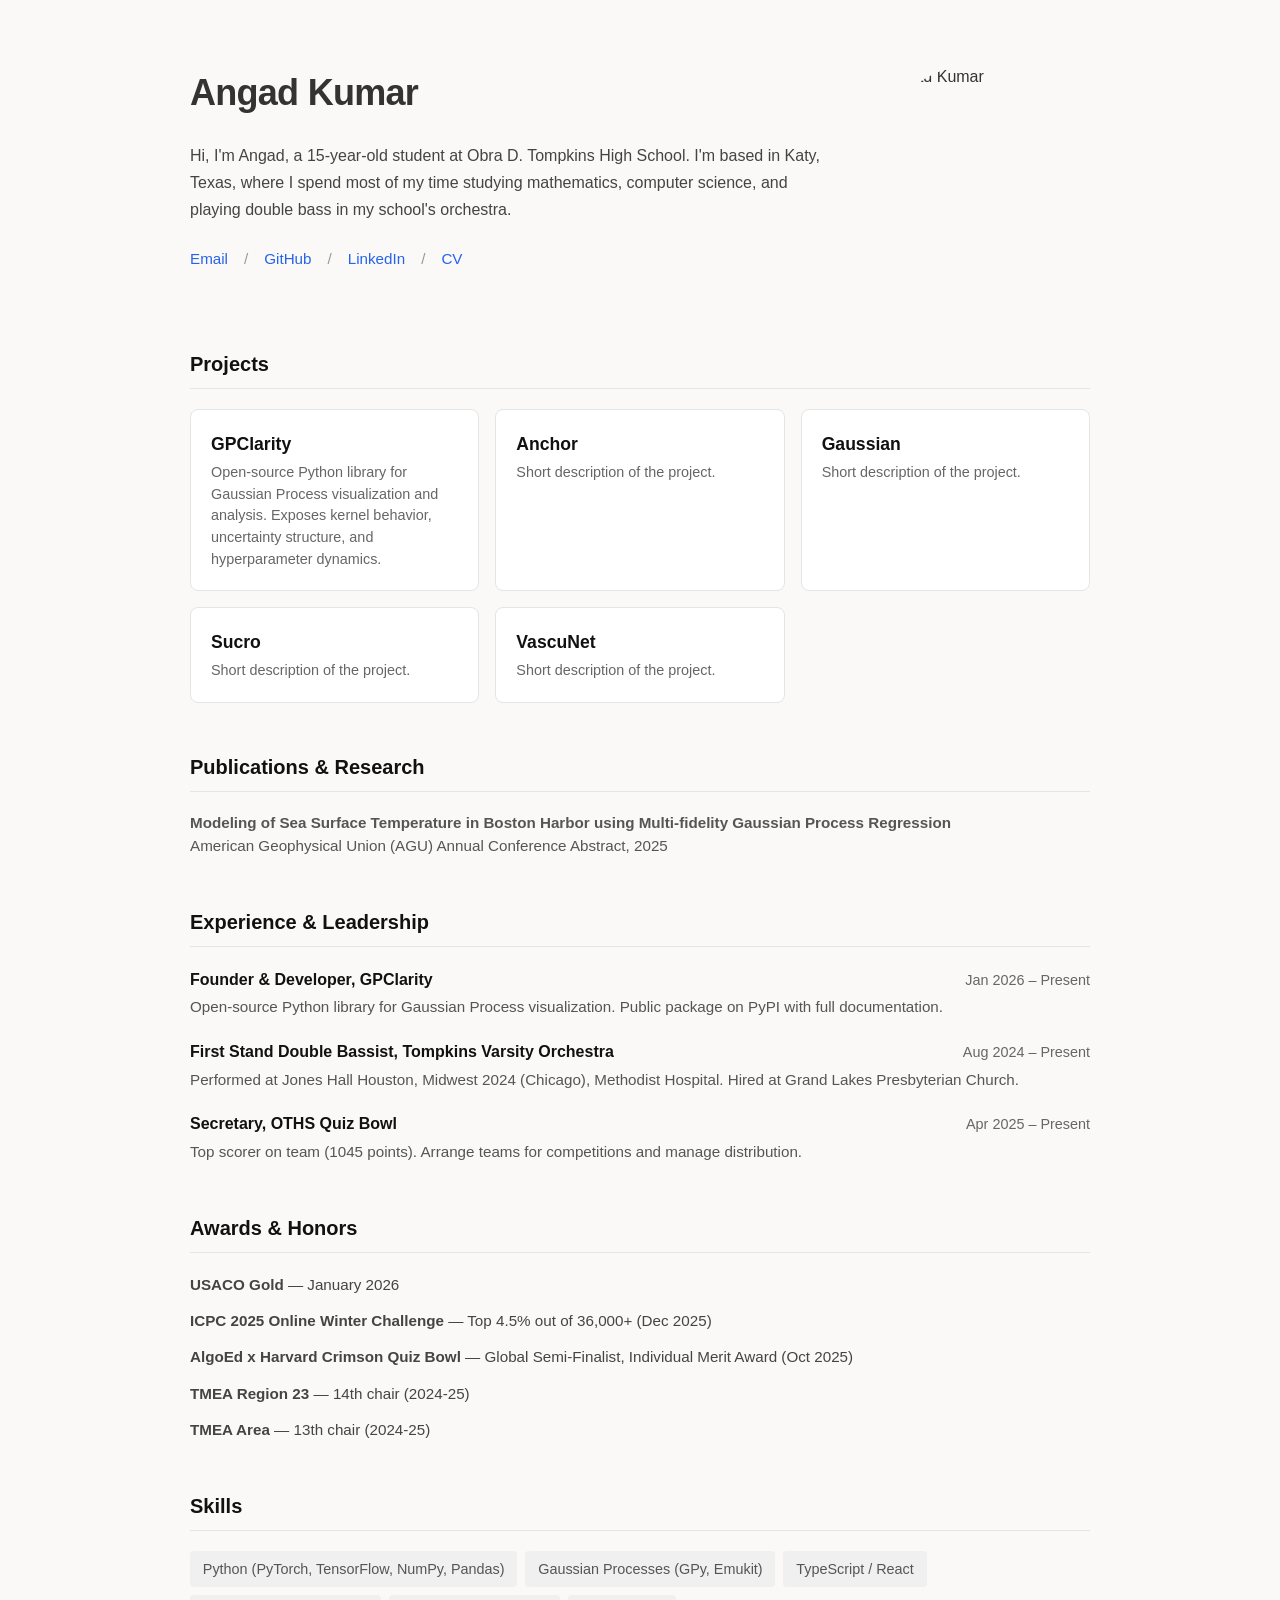
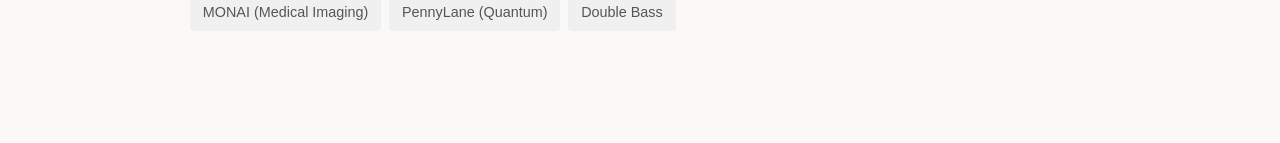
==== index.html @ 811bf2ef "adding more sections" ====
<!DOCTYPE html>
<html lang="en">
<head>
    <meta charset="UTF-8">
    <meta name="viewport" content="width=device-width, initial-scale=1.0">
    <title>Angad Kumar</title>
    <link rel="stylesheet" href="style.css">
</head>
<body>
    <div class="container">
        <header class="profile">
            <div class="bio">
                <h1>Angad Kumar</h1>
                <p>Hi, I'm Angad, a 15-year-old student at Obra D. Tompkins High School. I'm based in Katy, Texas, where I spend most of my time studying mathematics, computer science, and playing double bass in my school's orchestra.</p>
                <nav class="links">
                    <a href="mailto:angadkumar16ak@gmail.com">Email</a>
                    <a href="https://github.com/AngadKumar16" target="_blank" rel="noopener noreferrer">GitHub</a>
                    <a href="https://www.linkedin.com/in/angad-kumarcs/" target="_blank" rel="noopener noreferrer">LinkedIn</a>
                    <a href="cv.pdf" target="_blank">CV</a>
                </nav>
            </div>
            <img src="profile.jpg" alt="Angad Kumar" class="photo">
        </header>

        <section class="section">
            <h2>Projects</h2>
            <div class="grid">
                <a href="projects/gpclarity.html" class="project">
                    <h3>GPClarity</h3>
                    <p>Open-source Python library for Gaussian Process visualization and analysis. Exposes kernel behavior, uncertainty structure, and hyperparameter dynamics.</p>
                </a>
                <a href="projects/anchor.html" class="project">
                    <h3>Anchor</h3>
                    <p>Short description of the project.</p>
                </a>
                <a href="projects/gaussian.html" class="project">
                    <h3>Gaussian</h3>
                    <p>Short description of the project.</p>
                </a>
                <a href="projects/sucro.html" class="project">
                    <h3>Sucro</h3>
                    <p>Short description of the project.</p>
                </a>
                <a href="projects/vascunet.html" class="project">
                    <h3>VascuNet</h3>
                    <p>Short description of the project.</p>
                </a>
            </div>
        </section>

        <section class="section">
            <h2>Publications & Research</h2>
            <div class="item">
                <p><strong>Modeling of Sea Surface Temperature in Boston Harbor using Multi-fidelity Gaussian Process Regression</strong></p>
                <p class="meta">American Geophysical Union (AGU) Annual Conference Abstract, 2025</p>
            </div>
        </section>

        <section class="section">
            <h2>Experience & Leadership</h2>
            <div class="item">
                <div class="item-header">
                    <h3>Founder & Developer, GPClarity</h3>
                    <span class="date">Jan 2026 – Present</span>
                </div>
                <p>Open-source Python library for Gaussian Process visualization. Public package on PyPI with full documentation.</p>
            </div>
            <div class="item">
                <div class="item-header">
                    <h3>First Stand Double Bassist, Tompkins Varsity Orchestra</h3>
                    <span class="date">Aug 2024 – Present</span>
                </div>
                <p>Performed at Jones Hall Houston, Midwest 2024 (Chicago), Methodist Hospital. Hired at Grand Lakes Presbyterian Church.</p>
            </div>
            <div class="item">
                <div class="item-header">
                    <h3>Secretary, OTHS Quiz Bowl</h3>
                    <span class="date">Apr 2025 – Present</span>
                </div>
                <p>Top scorer on team (1045 points). Arrange teams for competitions and manage distribution.</p>
            </div>
        </section>

        <section class="section">
            <h2>Awards & Honors</h2>
            <ul class="awards">
                <li><strong>USACO Gold</strong> — January 2026</li>
                <li><strong>ICPC 2025 Online Winter Challenge</strong> — Top 4.5% out of 36,000+ (Dec 2025)</li>
                <li><strong>AlgoEd x Harvard Crimson Quiz Bowl</strong> — Global Semi-Finalist, Individual Merit Award (Oct 2025)</li>
                <li><strong>TMEA Region 23</strong> — 14th chair (2024-25)</li>
                <li><strong>TMEA Area</strong> — 13th chair (2024-25)</li>
            </ul>
        </section>

        <section class="section">
            <h2>Skills</h2>
            <div class="skills">
                <span class="skill">Python (PyTorch, TensorFlow, NumPy, Pandas)</span>
                <span class="skill">Gaussian Processes (GPy, Emukit)</span>
                <span class="skill">TypeScript / React</span>
                <span class="skill">MONAI (Medical Imaging)</span>
                <span class="skill">PennyLane (Quantum)</span>
                <span class="skill">Double Bass</span>
            </div>
        </section>
    </div>
</body>
</html>
---- style.css ----
* {
    margin: 0;
    padding: 0;
    box-sizing: border-box;
}

body {
    font-family: -apple-system, BlinkMacSystemFont, 'Segoe UI', Roboto, sans-serif;
    line-height: 1.6;
    color: #333;
    background: #faf9f7;
    padding: 4rem 2rem;
}

.container {
    max-width: 900px;
    margin: 0 auto;
}

/* Profile Section */
.profile {
    display: flex;
    gap: 3rem;
    align-items: flex-start;
    margin-bottom: 4rem;
}

.bio {
    flex: 1;
}

.bio h1 {
    font-size: 2.25rem;
    font-weight: 600;
    margin-bottom: 1.25rem;
    letter-spacing: -0.02em;
}

.bio p {
    margin-bottom: 1rem;
    line-height: 1.7;
    color: #444;
}

.bio a {
    color: #2563eb;
    text-decoration: none;
}

.bio a:hover {
    text-decoration: underline;
}

.photo {
    width: 220px;
    height: 220px;
    border-radius: 50%;
    object-fit: cover;
    flex-shrink: 0;
}

/* Links */
.links {
    margin-top: 1.5rem;
    display: flex;
    gap: 1rem;
    flex-wrap: wrap;
}

.links a {
    color: #2563eb;
    font-size: 0.95rem;
}

.links a:not(:last-child)::after {
    content: "/";
    margin-left: 1rem;
    color: #999;
}

/* Sections */
.section {
    margin-bottom: 3rem;
}

.section h2 {
    font-size: 1.25rem;
    font-weight: 600;
    margin-bottom: 1.25rem;
    padding-bottom: 0.5rem;
    border-bottom: 1px solid #e5e5e5;
    color: #111;
}

/* Projects Grid */
.grid {
    display: grid;
    grid-template-columns: repeat(auto-fill, minmax(260px, 1fr));
    gap: 1rem;
}

.project {
    background: white;
    padding: 1.25rem;
    border-radius: 8px;
    text-decoration: none;
    color: inherit;
    border: 1px solid #e5e5e5;
    transition: border-color 0.2s, box-shadow 0.2s;
}

.project:hover {
    border-color: #2563eb;
    box-shadow: 0 2px 8px rgba(37, 99, 235, 0.08);
}

.project h3 {
    font-size: 1.1rem;
    font-weight: 600;
    margin-bottom: 0.25rem;
    color: #111;
}

.project p {
    font-size: 0.9rem;
    color: #666;
    line-height: 1.5;
}

/* Items (Experience, Publications) */
.item {
    margin-bottom: 1.25rem;
}

.item-header {
    display: flex;
    justify-content: space-between;
    align-items: baseline;
    margin-bottom: 0.25rem;
    flex-wrap: wrap;
    gap: 0.5rem;
}

.item h3 {
    font-size: 1rem;
    font-weight: 600;
    color: #111;
}

.date {
    font-size: 0.9rem;
    color: #666;
    font-weight: 400;
}

.item p {
    font-size: 0.95rem;
    color: #555;
    line-height: 1.5;
}

.meta {
    font-size: 0.9rem;
    color: #666;
}

/* Awards */
.awards {
    list-style: none;
    display: grid;
    gap: 0.75rem;
}

.awards li {
    font-size: 0.95rem;
    color: #444;
}

/* Skills */
.skills {
    display: flex;
    flex-wrap: wrap;
    gap: 0.5rem;
}

.skill {
    background: #f0f0f0;
    padding: 0.4rem 0.8rem;
    border-radius: 4px;
    font-size: 0.9rem;
    color: #555;
}

/* Responsive */
@media (max-width: 700px) {
    body {
        padding: 2rem 1.5rem;
    }
    
    .profile {
        flex-direction: column-reverse;
        align-items: center;
        text-align: center;
    }
    
    .photo {
        width: 160px;
        height: 160px;
    }
    
    .links {
        justify-content: center;
    }
    
    .item-header {
        flex-direction: column;
    }
}
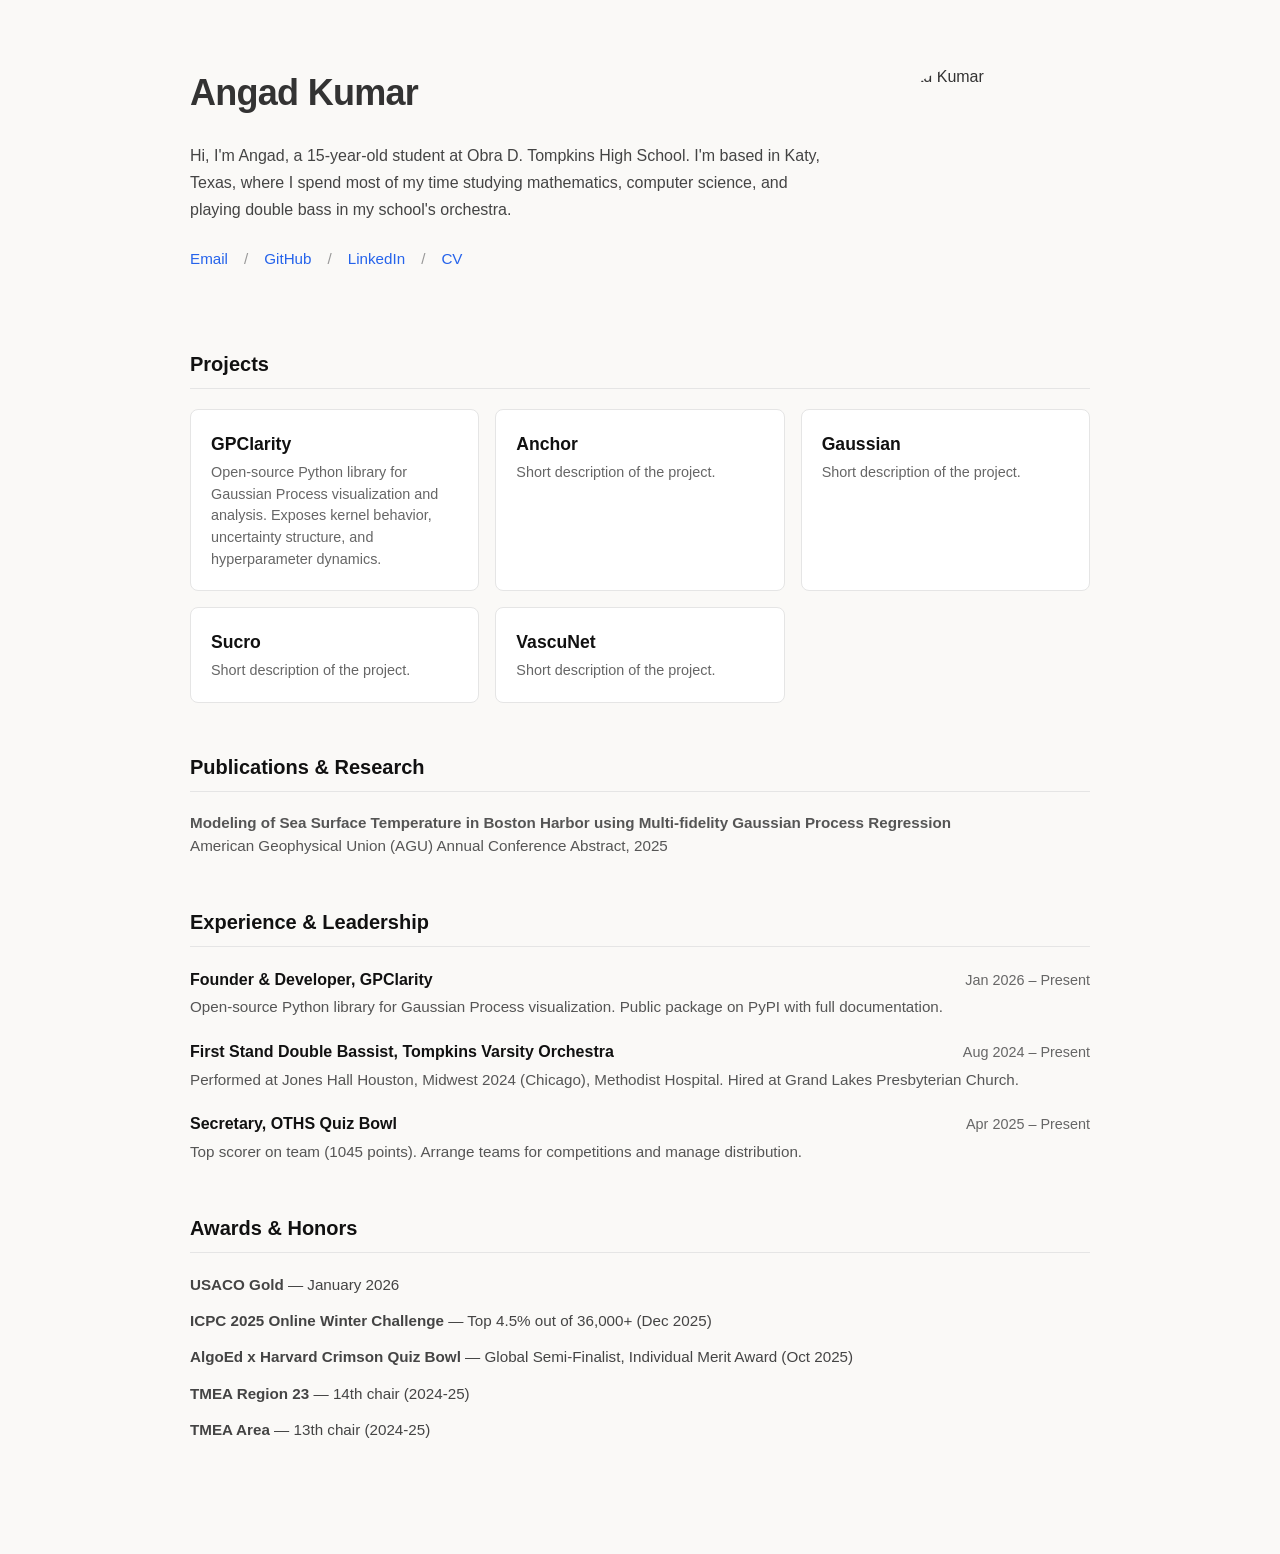
==== commit a014b689: "lowkey pretencious to have a skills section so..." ====
--- a/index.html
+++ b/index.html
@@ -91,18 +91,6 @@
                 <li><strong>TMEA Area</strong> — 13th chair (2024-25)</li>
             </ul>
         </section>
-
-        <section class="section">
-            <h2>Skills</h2>
-            <div class="skills">
-                <span class="skill">Python (PyTorch, TensorFlow, NumPy, Pandas)</span>
-                <span class="skill">Gaussian Processes (GPy, Emukit)</span>
-                <span class="skill">TypeScript / React</span>
-                <span class="skill">MONAI (Medical Imaging)</span>
-                <span class="skill">PennyLane (Quantum)</span>
-                <span class="skill">Double Bass</span>
-            </div>
-        </section>
     </div>
 </body>
 </html>
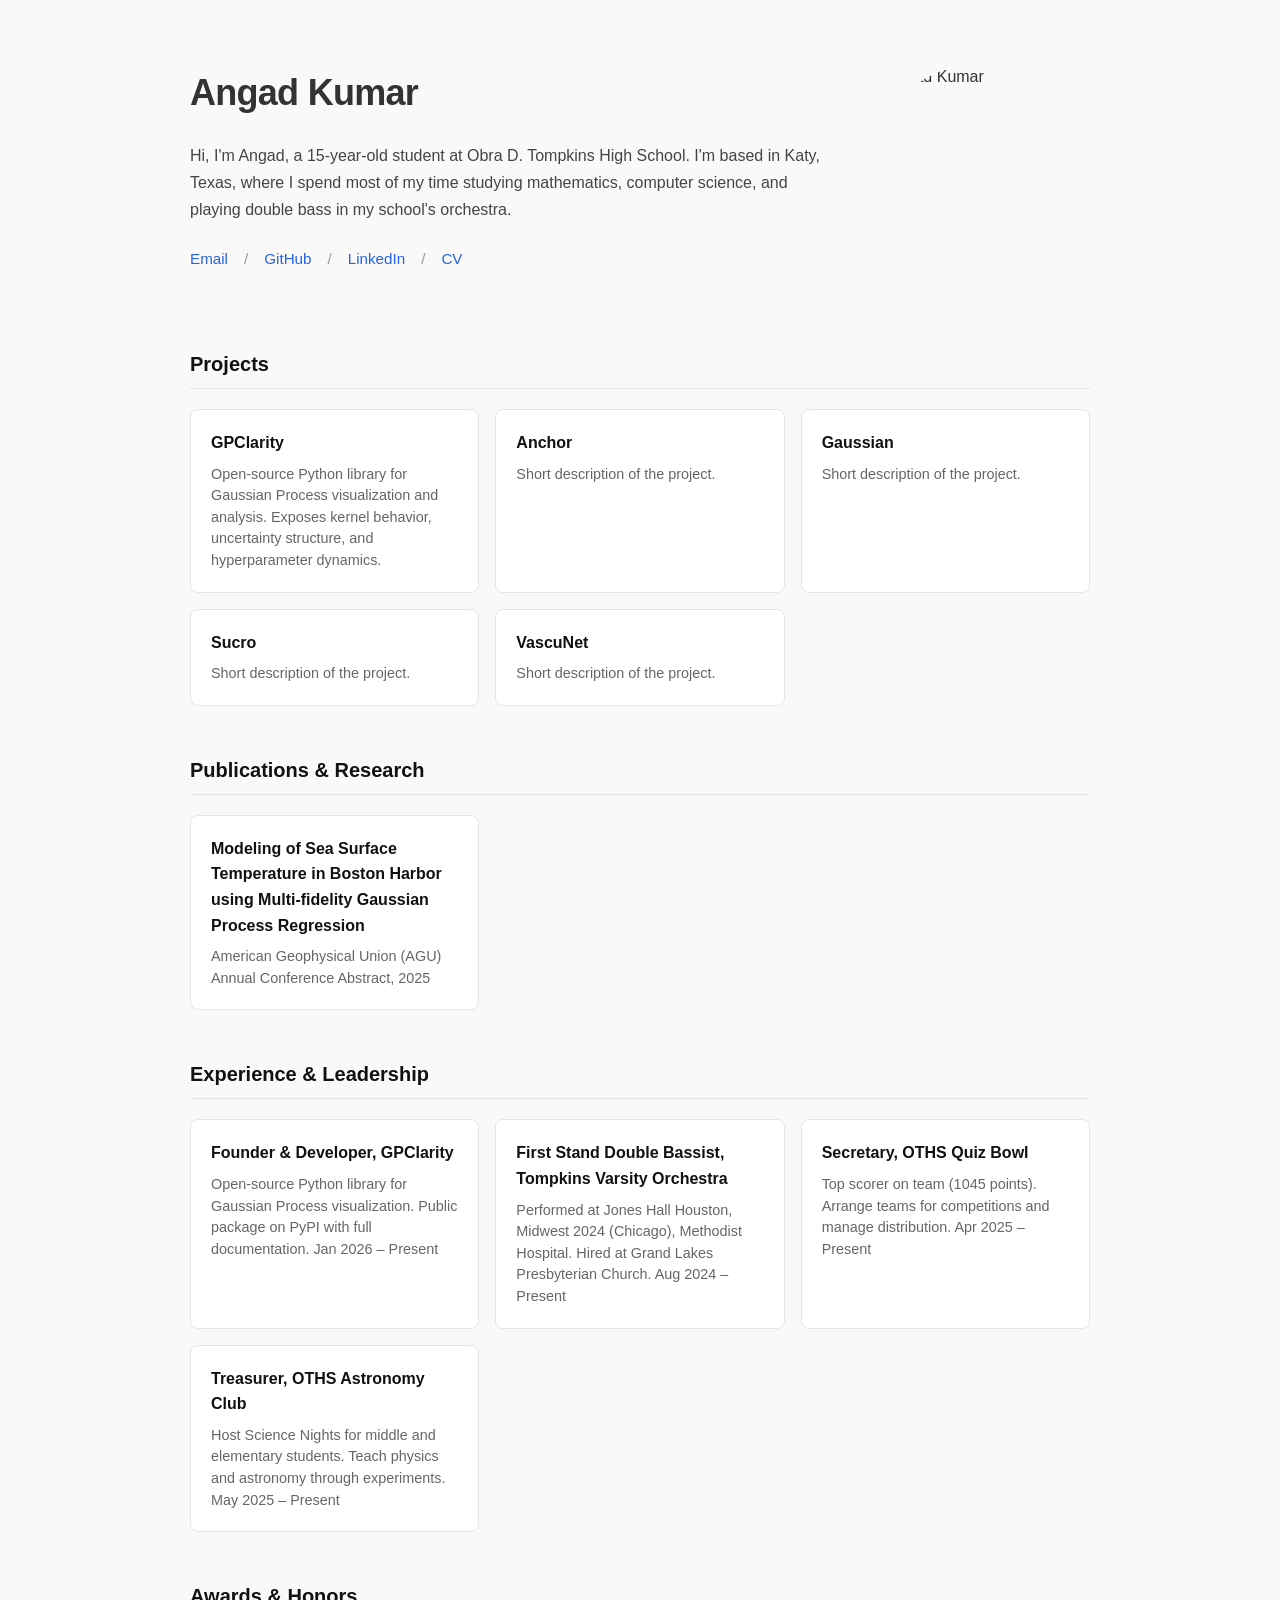
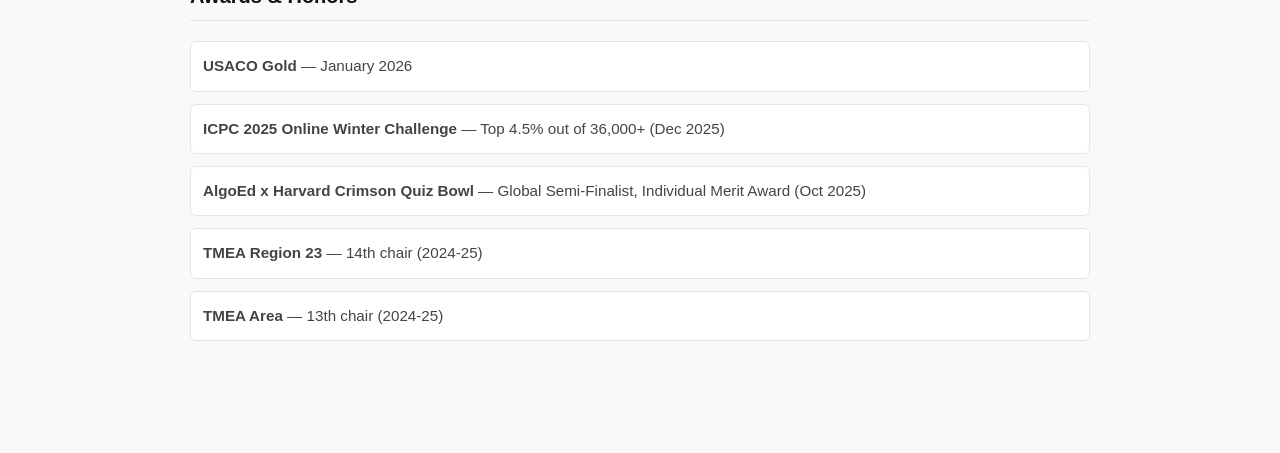
==== commit 585d8fbd: "cards for all sections" ====
--- a/index.html
+++ b/index.html
@@ -25,23 +25,23 @@
         <section class="section">
             <h2>Projects</h2>
             <div class="grid">
-                <a href="projects/gpclarity.html" class="project">
+                <a href="projects/gpclarity.html" class="card">
                     <h3>GPClarity</h3>
                     <p>Open-source Python library for Gaussian Process visualization and analysis. Exposes kernel behavior, uncertainty structure, and hyperparameter dynamics.</p>
                 </a>
-                <a href="projects/anchor.html" class="project">
+                <a href="projects/anchor.html" class="card">
                     <h3>Anchor</h3>
                     <p>Short description of the project.</p>
                 </a>
-                <a href="projects/gaussian.html" class="project">
+                <a href="projects/gaussian.html" class="card">
                     <h3>Gaussian</h3>
                     <p>Short description of the project.</p>
                 </a>
-                <a href="projects/sucro.html" class="project">
+                <a href="projects/sucro.html" class="card">
                     <h3>Sucro</h3>
                     <p>Short description of the project.</p>
                 </a>
-                <a href="projects/vascunet.html" class="project">
+                <a href="projects/vascunet.html" class="card">
                     <h3>VascuNet</h3>
                     <p>Short description of the project.</p>
                 </a>
@@ -50,34 +50,33 @@
 
         <section class="section">
             <h2>Publications & Research</h2>
-            <div class="item">
-                <p><strong>Modeling of Sea Surface Temperature in Boston Harbor using Multi-fidelity Gaussian Process Regression</strong></p>
-                <p class="meta">American Geophysical Union (AGU) Annual Conference Abstract, 2025</p>
+            <div class="grid">
+                <a href="#" class="card">
+                    <h3>Modeling of Sea Surface Temperature in Boston Harbor using Multi-fidelity Gaussian Process Regression</h3>
+                    <p>American Geophysical Union (AGU) Annual Conference Abstract, 2025</p>
+                </a>
             </div>
         </section>
 
         <section class="section">
             <h2>Experience & Leadership</h2>
-            <div class="item">
-                <div class="item-header">
+            <div class="grid">
+                <a href="#" class="card">
                     <h3>Founder & Developer, GPClarity</h3>
-                    <span class="date">Jan 2026 – Present</span>
-                </div>
-                <p>Open-source Python library for Gaussian Process visualization. Public package on PyPI with full documentation.</p>
-            </div>
-            <div class="item">
-                <div class="item-header">
+                    <p>Open-source Python library for Gaussian Process visualization. Public package on PyPI with full documentation. Jan 2026 – Present</p>
+                </a>
+                <a href="#" class="card">
                     <h3>First Stand Double Bassist, Tompkins Varsity Orchestra</h3>
-                    <span class="date">Aug 2024 – Present</span>
-                </div>
-                <p>Performed at Jones Hall Houston, Midwest 2024 (Chicago), Methodist Hospital. Hired at Grand Lakes Presbyterian Church.</p>
-            </div>
-            <div class="item">
-                <div class="item-header">
+                    <p>Performed at Jones Hall Houston, Midwest 2024 (Chicago), Methodist Hospital. Hired at Grand Lakes Presbyterian Church. Aug 2024 – Present</p>
+                </a>
+                <a href="#" class="card">
                     <h3>Secretary, OTHS Quiz Bowl</h3>
-                    <span class="date">Apr 2025 – Present</span>
-                </div>
-                <p>Top scorer on team (1045 points). Arrange teams for competitions and manage distribution.</p>
+                    <p>Top scorer on team (1045 points). Arrange teams for competitions and manage distribution. Apr 2025 – Present</p>
+                </a>
+                <a href="#" class="card">
+                    <h3>Treasurer, OTHS Astronomy Club</h3>
+                    <p>Host Science Nights for middle and elementary students. Teach physics and astronomy through experiments. May 2025 – Present</p>
+                </a>
             </div>
         </section>
 
--- a/style.css
+++ b/style.css
@@ -92,14 +92,14 @@
     color: #111;
 }
 
-/* Projects Grid */
+/* Cards (Projects, Publications, Experience) */
 .grid {
     display: grid;
     grid-template-columns: repeat(auto-fill, minmax(260px, 1fr));
     gap: 1rem;
 }
 
-.project {
+.card {
     background: white;
     padding: 1.25rem;
     border-radius: 8px;
@@ -107,61 +107,25 @@
     color: inherit;
     border: 1px solid #e5e5e5;
     transition: border-color 0.2s, box-shadow 0.2s;
+    display: block;
 }
 
-.project:hover {
+.card:hover {
     border-color: #2563eb;
     box-shadow: 0 2px 8px rgba(37, 99, 235, 0.08);
 }
 
-.project h3 {
-    font-size: 1.1rem;
+.card h3 {
+    font-size: 1rem;
     font-weight: 600;
-    margin-bottom: 0.25rem;
+    margin-bottom: 0.5rem;
     color: #111;
 }
 
-.project p {
+.card p {
     font-size: 0.9rem;
     color: #666;
     line-height: 1.5;
-}
-
-/* Items (Experience, Publications) */
-.item {
-    margin-bottom: 1.25rem;
-}
-
-.item-header {
-    display: flex;
-    justify-content: space-between;
-    align-items: baseline;
-    margin-bottom: 0.25rem;
-    flex-wrap: wrap;
-    gap: 0.5rem;
-}
-
-.item h3 {
-    font-size: 1rem;
-    font-weight: 600;
-    color: #111;
-}
-
-.date {
-    font-size: 0.9rem;
-    color: #666;
-    font-weight: 400;
-}
-
-.item p {
-    font-size: 0.95rem;
-    color: #555;
-    line-height: 1.5;
-}
-
-.meta {
-    font-size: 0.9rem;
-    color: #666;
 }
 
 /* Awards */
@@ -174,21 +138,10 @@
 .awards li {
     font-size: 0.95rem;
     color: #444;
-}
-
-/* Skills */
-.skills {
-    display: flex;
-    flex-wrap: wrap;
-    gap: 0.5rem;
-}
-
-.skill {
-    background: #f0f0f0;
-    padding: 0.4rem 0.8rem;
-    border-radius: 4px;
-    font-size: 0.9rem;
-    color: #555;
+    padding: 0.75rem;
+    background: white;
+    border-radius: 6px;
+    border: 1px solid #e5e5e5;
 }
 
 /* Responsive */
@@ -211,8 +164,4 @@
     .links {
         justify-content: center;
     }
-    
-    .item-header {
-        flex-direction: column;
-    }
 }
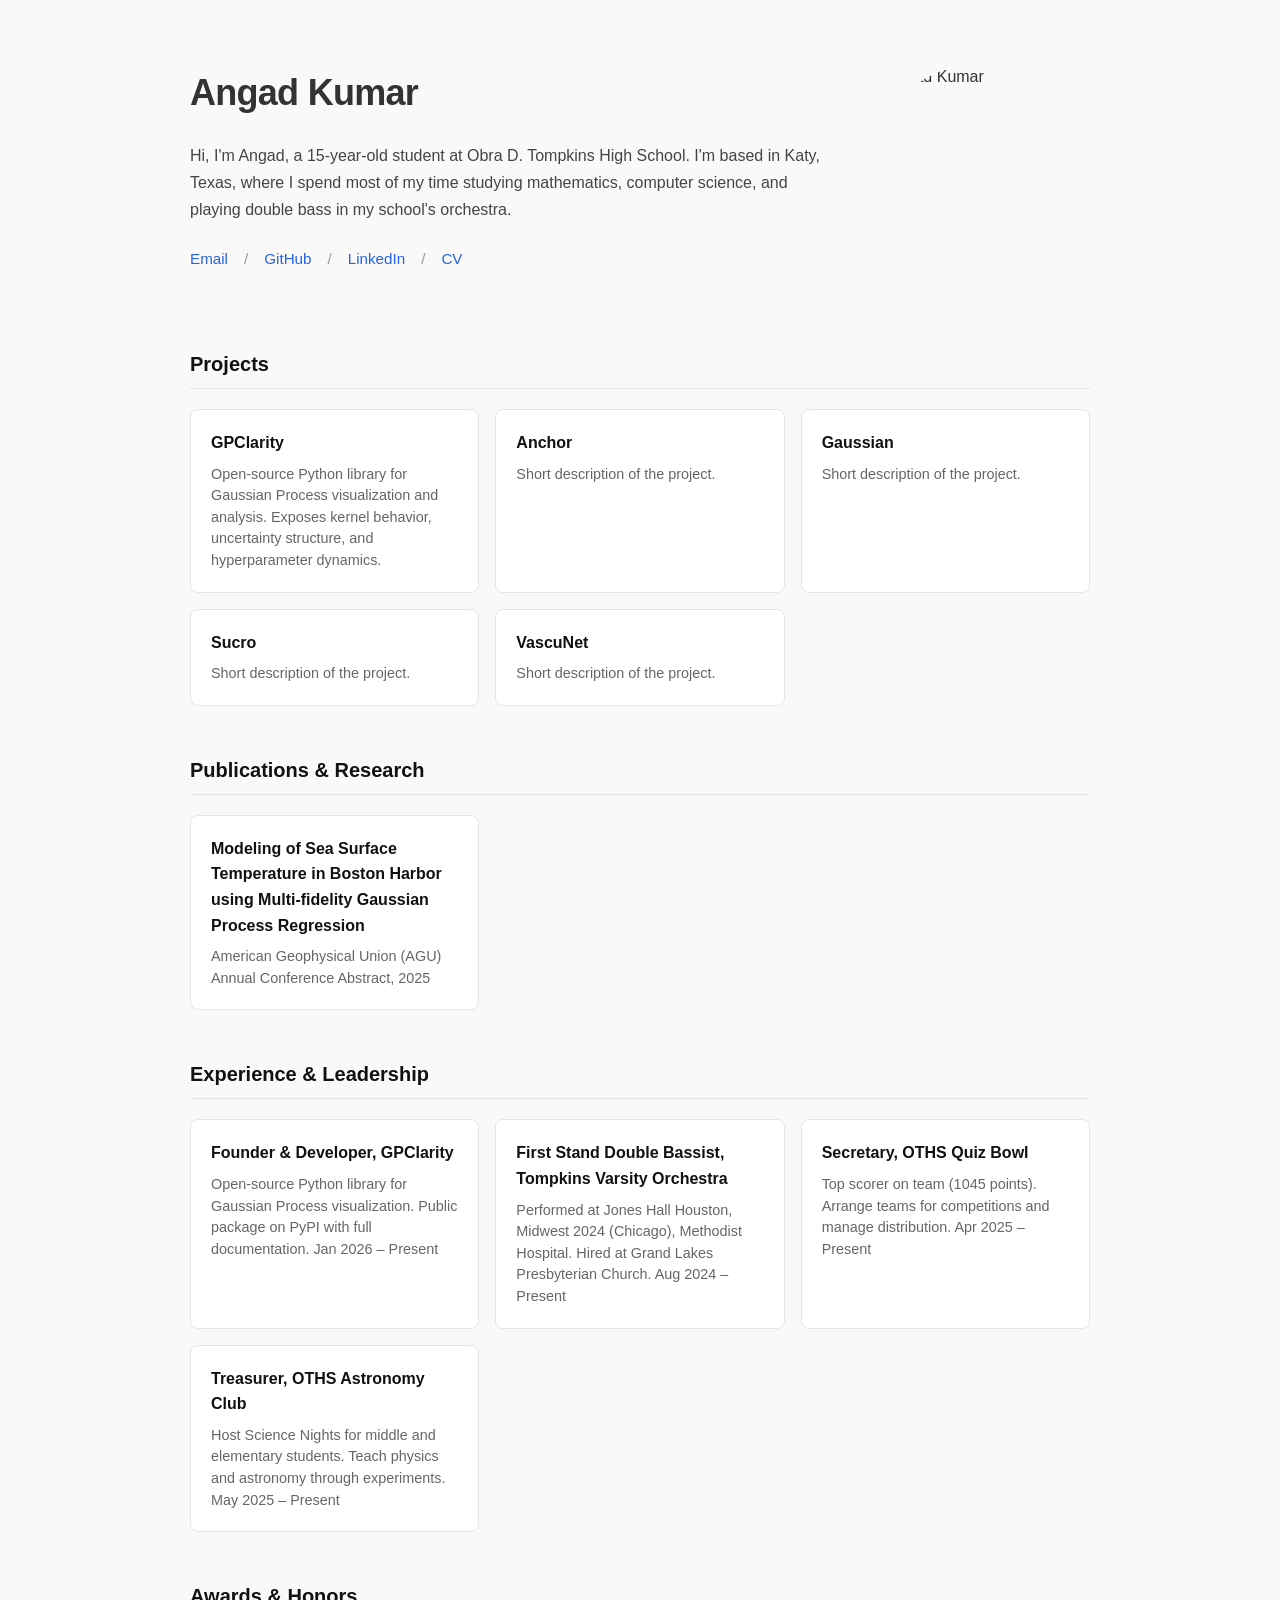
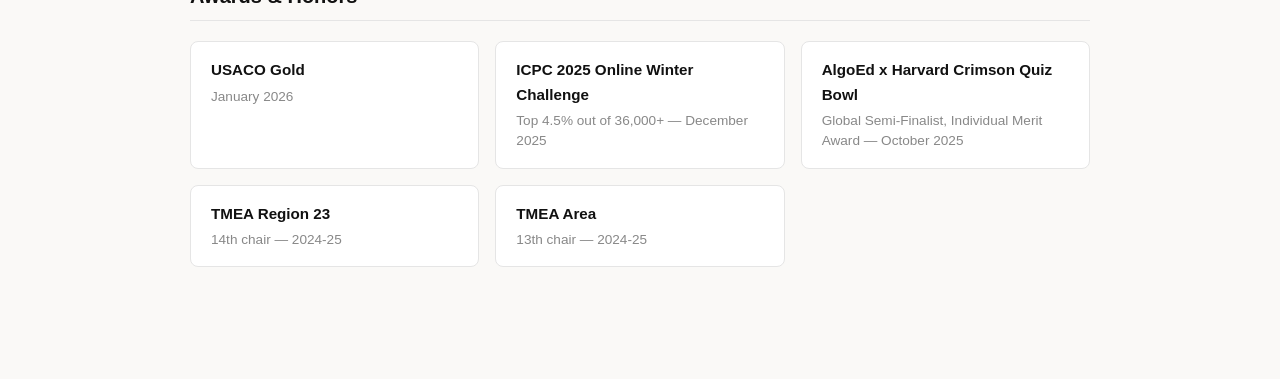
==== commit 970877d5: "clickable awards" ====
--- a/index.html
+++ b/index.html
@@ -82,13 +82,28 @@
 
         <section class="section">
             <h2>Awards & Honors</h2>
-            <ul class="awards">
-                <li><strong>USACO Gold</strong> — January 2026</li>
-                <li><strong>ICPC 2025 Online Winter Challenge</strong> — Top 4.5% out of 36,000+ (Dec 2025)</li>
-                <li><strong>AlgoEd x Harvard Crimson Quiz Bowl</strong> — Global Semi-Finalist, Individual Merit Award (Oct 2025)</li>
-                <li><strong>TMEA Region 23</strong> — 14th chair (2024-25)</li>
-                <li><strong>TMEA Area</strong> — 13th chair (2024-25)</li>
-            </ul>
+            <div class="grid">
+                <a href="#" class="card award">
+                    <h3>USACO Gold</h3>
+                    <p>January 2026</p>
+                </a>
+                <a href="#" class="card award">
+                    <h3>ICPC 2025 Online Winter Challenge</h3>
+                    <p>Top 4.5% out of 36,000+ — December 2025</p>
+                </a>
+                <a href="#" class="card award">
+                    <h3>AlgoEd x Harvard Crimson Quiz Bowl</h3>
+                    <p>Global Semi-Finalist, Individual Merit Award — October 2025</p>
+                </a>
+                <a href="#" class="card award">
+                    <h3>TMEA Region 23</h3>
+                    <p>14th chair — 2024-25</p>
+                </a>
+                <a href="#" class="card award">
+                    <h3>TMEA Area</h3>
+                    <p>13th chair — 2024-25</p>
+                </a>
+            </div>
         </section>
     </div>
 </body>
--- a/style.css
+++ b/style.css
@@ -92,7 +92,7 @@
     color: #111;
 }
 
-/* Cards (Projects, Publications, Experience) */
+/* Cards */
 .grid {
     display: grid;
     grid-template-columns: repeat(auto-fill, minmax(260px, 1fr));
@@ -128,20 +128,19 @@
     line-height: 1.5;
 }
 
-/* Awards */
-.awards {
-    list-style: none;
-    display: grid;
-    gap: 0.75rem;
+/* Award Cards - Compact Style */
+.card.award {
+    padding: 1rem 1.25rem;
 }
 
-.awards li {
+.card.award h3 {
     font-size: 0.95rem;
-    color: #444;
-    padding: 0.75rem;
-    background: white;
-    border-radius: 6px;
-    border: 1px solid #e5e5e5;
+    margin-bottom: 0.25rem;
+}
+
+.card.award p {
+    font-size: 0.85rem;
+    color: #888;
 }
 
 /* Responsive */
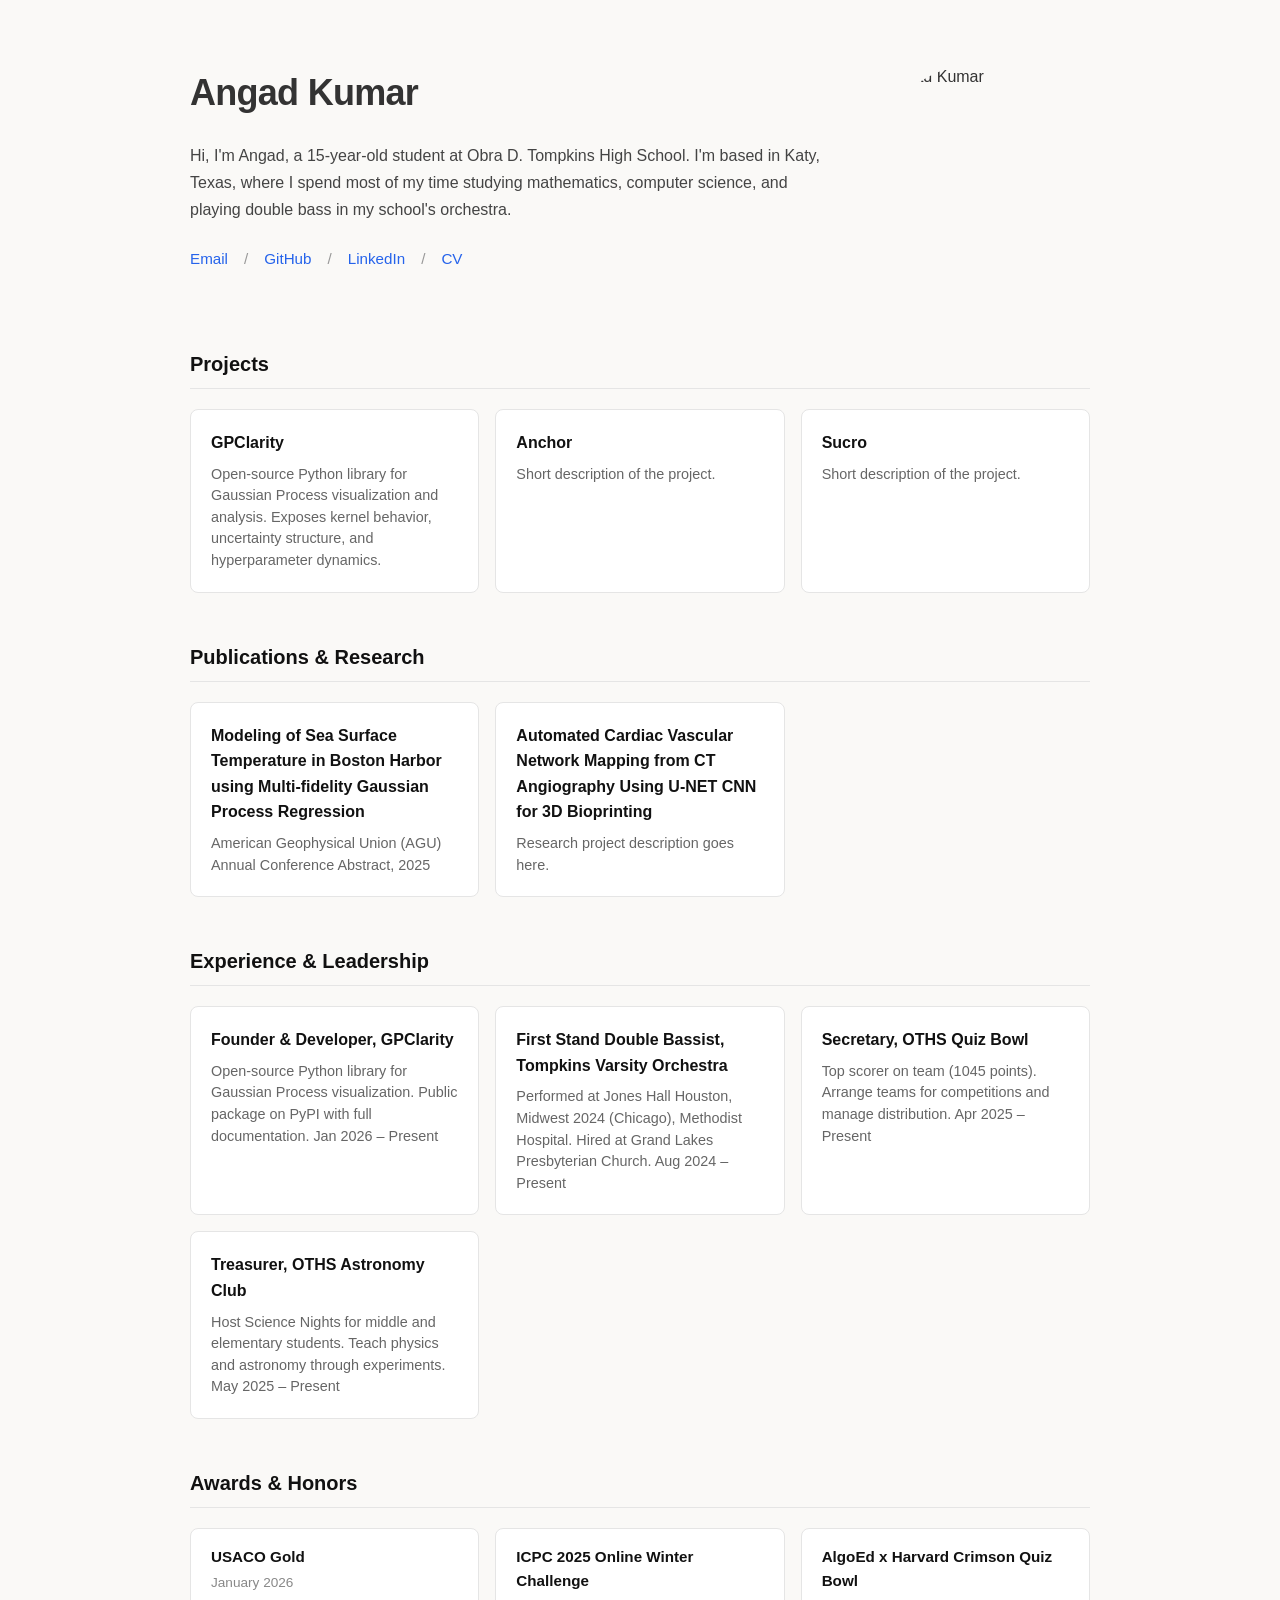
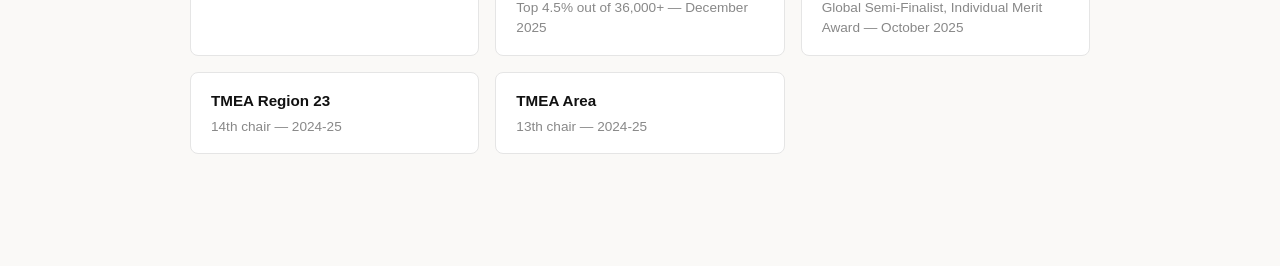
==== commit 260df3a9: "adding pages for the links" ====
--- a/index.html
+++ b/index.html
@@ -33,16 +33,8 @@
                     <h3>Anchor</h3>
                     <p>Short description of the project.</p>
                 </a>
-                <a href="projects/gaussian.html" class="card">
-                    <h3>Gaussian</h3>
-                    <p>Short description of the project.</p>
-                </a>
                 <a href="projects/sucro.html" class="card">
                     <h3>Sucro</h3>
-                    <p>Short description of the project.</p>
-                </a>
-                <a href="projects/vascunet.html" class="card">
-                    <h3>VascuNet</h3>
                     <p>Short description of the project.</p>
                 </a>
             </div>
@@ -51,9 +43,13 @@
         <section class="section">
             <h2>Publications & Research</h2>
             <div class="grid">
-                <a href="#" class="card">
+                <a href="publications/agu-sst.html" class="card">
                     <h3>Modeling of Sea Surface Temperature in Boston Harbor using Multi-fidelity Gaussian Process Regression</h3>
                     <p>American Geophysical Union (AGU) Annual Conference Abstract, 2025</p>
+                </a>
+                <a href="projects/vascunet.html" class="card">
+                    <h3>Automated Cardiac Vascular Network Mapping from CT Angiography Using U-NET CNN for 3D Bioprinting</h3>
+                    <p>Research project description goes here.</p>
                 </a>
             </div>
         </section>
@@ -61,19 +57,19 @@
         <section class="section">
             <h2>Experience & Leadership</h2>
             <div class="grid">
-                <a href="#" class="card">
+                <a href="experience/gpclarity-exp.html" class="card">
                     <h3>Founder & Developer, GPClarity</h3>
                     <p>Open-source Python library for Gaussian Process visualization. Public package on PyPI with full documentation. Jan 2026 – Present</p>
                 </a>
-                <a href="#" class="card">
+                <a href="experience/orchestra.html" class="card">
                     <h3>First Stand Double Bassist, Tompkins Varsity Orchestra</h3>
                     <p>Performed at Jones Hall Houston, Midwest 2024 (Chicago), Methodist Hospital. Hired at Grand Lakes Presbyterian Church. Aug 2024 – Present</p>
                 </a>
-                <a href="#" class="card">
+                <a href="experience/quizbowl.html" class="card">
                     <h3>Secretary, OTHS Quiz Bowl</h3>
                     <p>Top scorer on team (1045 points). Arrange teams for competitions and manage distribution. Apr 2025 – Present</p>
                 </a>
-                <a href="#" class="card">
+                <a href="experience/astronomy.html" class="card">
                     <h3>Treasurer, OTHS Astronomy Club</h3>
                     <p>Host Science Nights for middle and elementary students. Teach physics and astronomy through experiments. May 2025 – Present</p>
                 </a>
@@ -83,23 +79,23 @@
         <section class="section">
             <h2>Awards & Honors</h2>
             <div class="grid">
-                <a href="#" class="card award">
+                <a href="awards/usaco-gold.html" class="card award">
                     <h3>USACO Gold</h3>
                     <p>January 2026</p>
                 </a>
-                <a href="#" class="card award">
+                <a href="awards/icpc-2025.html" class="card award">
                     <h3>ICPC 2025 Online Winter Challenge</h3>
                     <p>Top 4.5% out of 36,000+ — December 2025</p>
                 </a>
-                <a href="#" class="card award">
+                <a href="awards/harvard-quizbowl.html" class="card award">
                     <h3>AlgoEd x Harvard Crimson Quiz Bowl</h3>
                     <p>Global Semi-Finalist, Individual Merit Award — October 2025</p>
                 </a>
-                <a href="#" class="card award">
+                <a href="awards/tmea-region.html" class="card award">
                     <h3>TMEA Region 23</h3>
                     <p>14th chair — 2024-25</p>
                 </a>
-                <a href="#" class="card award">
+                <a href="awards/tmea-area.html" class="card award">
                     <h3>TMEA Area</h3>
                     <p>13th chair — 2024-25</p>
                 </a>
--- a/style.css
+++ b/style.css
@@ -142,6 +142,16 @@
     font-size: 0.85rem;
     color: #888;
 }
+.back {
+    display: inline-block;
+    margin-bottom: 1rem;
+    color: #2563eb;
+    text-decoration: none;
+}
+
+.back:hover {
+    text-decoration: underline;
+}
 
 /* Responsive */
 @media (max-width: 700px) {
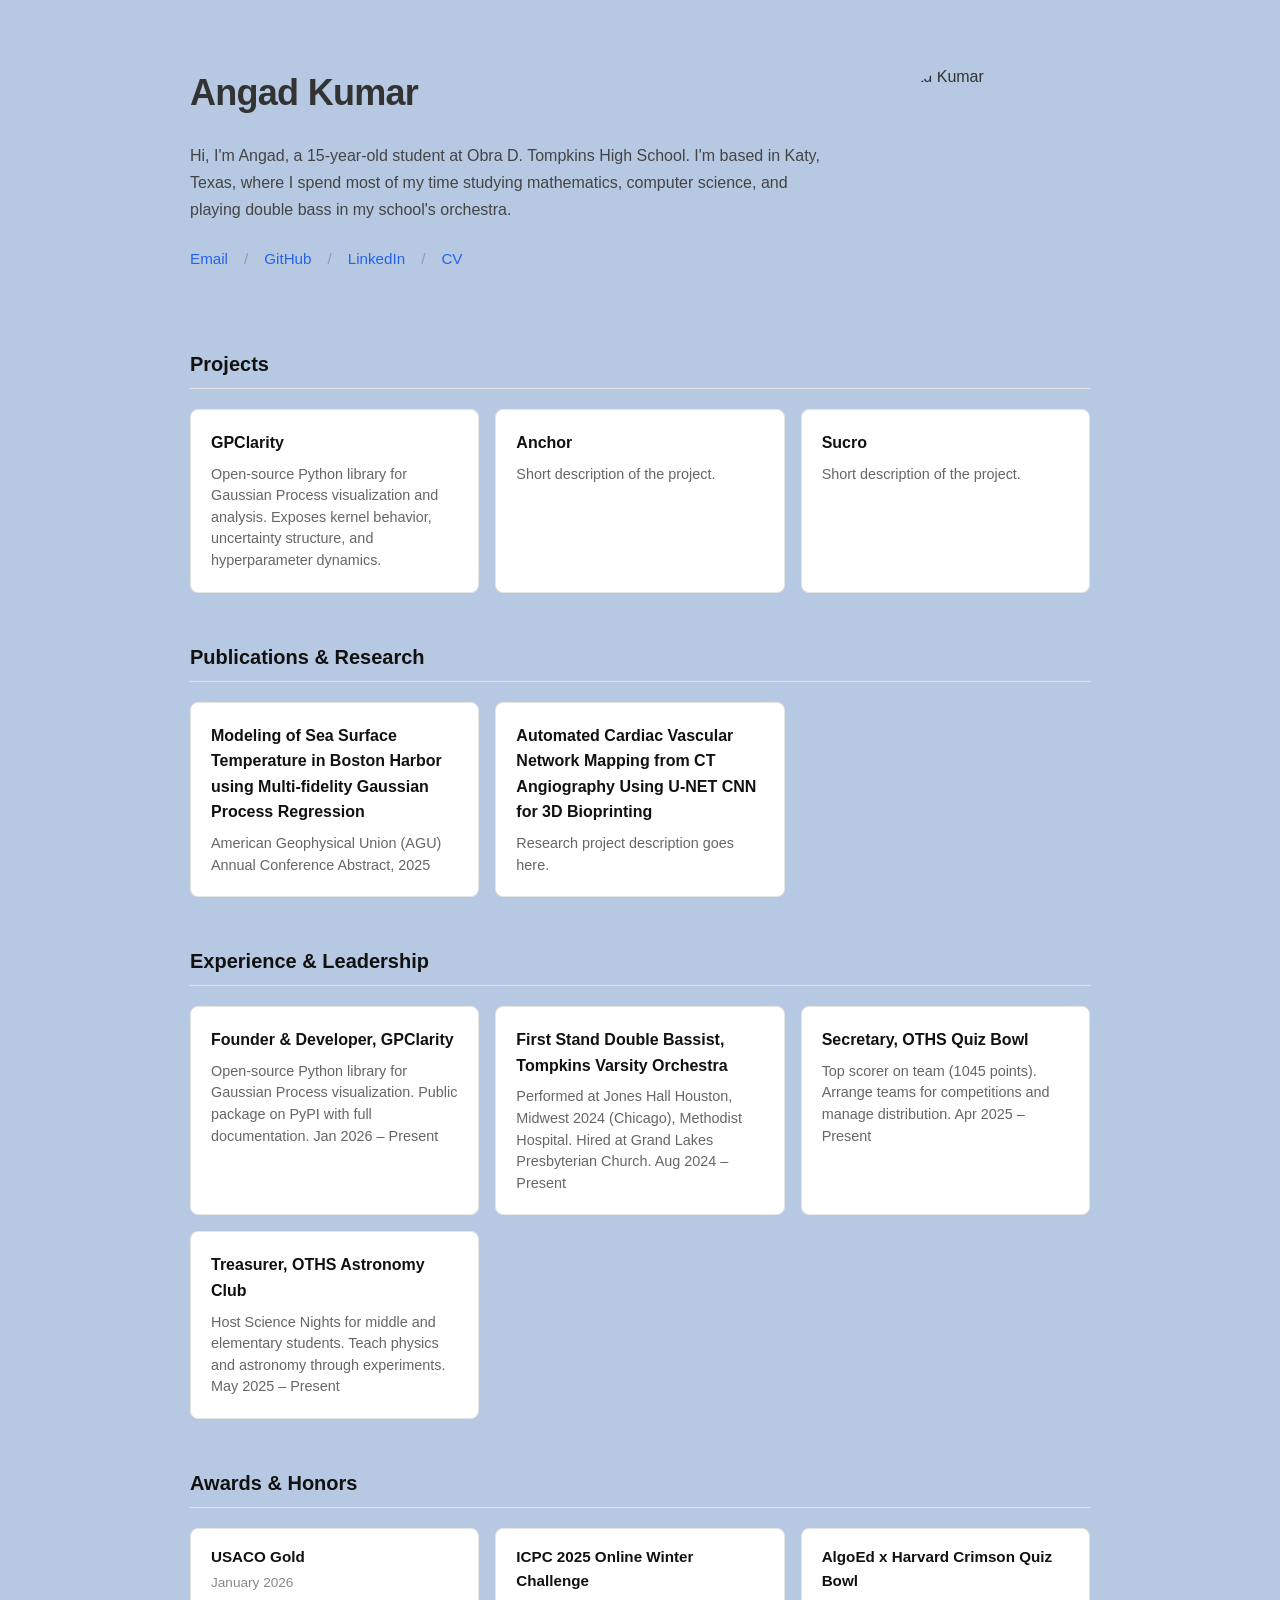
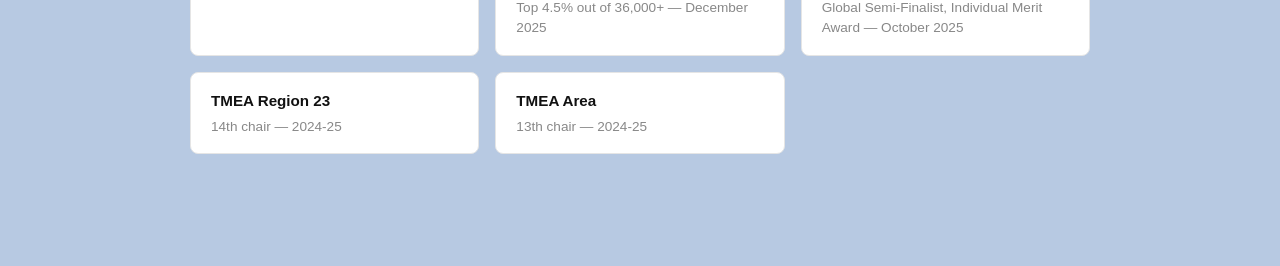
==== commit c4bbe332: "right html links and external sites indications" ====
--- a/index.html
+++ b/index.html
@@ -47,7 +47,7 @@
                     <h3>Modeling of Sea Surface Temperature in Boston Harbor using Multi-fidelity Gaussian Process Regression</h3>
                     <p>American Geophysical Union (AGU) Annual Conference Abstract, 2025</p>
                 </a>
-                <a href="projects/vascunet.html" class="card">
+                <a href="publications/cardiac-bioprinting.html" class="card">
                     <h3>Automated Cardiac Vascular Network Mapping from CT Angiography Using U-NET CNN for 3D Bioprinting</h3>
                     <p>Research project description goes here.</p>
                 </a>
--- a/style.css
+++ b/style.css
@@ -8,7 +8,7 @@
     font-family: -apple-system, BlinkMacSystemFont, 'Segoe UI', Roboto, sans-serif;
     line-height: 1.6;
     color: #333;
-    background: #faf9f7;
+    background: #B7C9E2;
     padding: 4rem 2rem;
 }
 
@@ -153,6 +153,38 @@
     text-decoration: underline;
 }
 
+.meta {
+    color: #666;
+    font-size: 0.95rem;
+    margin-bottom: 1.5rem;
+}
+
+ul {
+    margin-left: 1.5rem;
+    margin-bottom: 1rem;
+}
+
+ul li {
+    margin-bottom: 0.5rem;
+    line-height: 1.6;
+}
+
+.figure {
+    background: #f5f5f5;
+    border-radius: 8px;
+    padding: 1rem;
+    text-align: center;
+}
+
+.figure img {
+    max-width: 100%;
+    height: auto;
+    border-radius: 4px;
+}
+
+.figure.wide {
+    margin-top: 1.5rem;
+}
 /* Responsive */
 @media (max-width: 700px) {
     body {
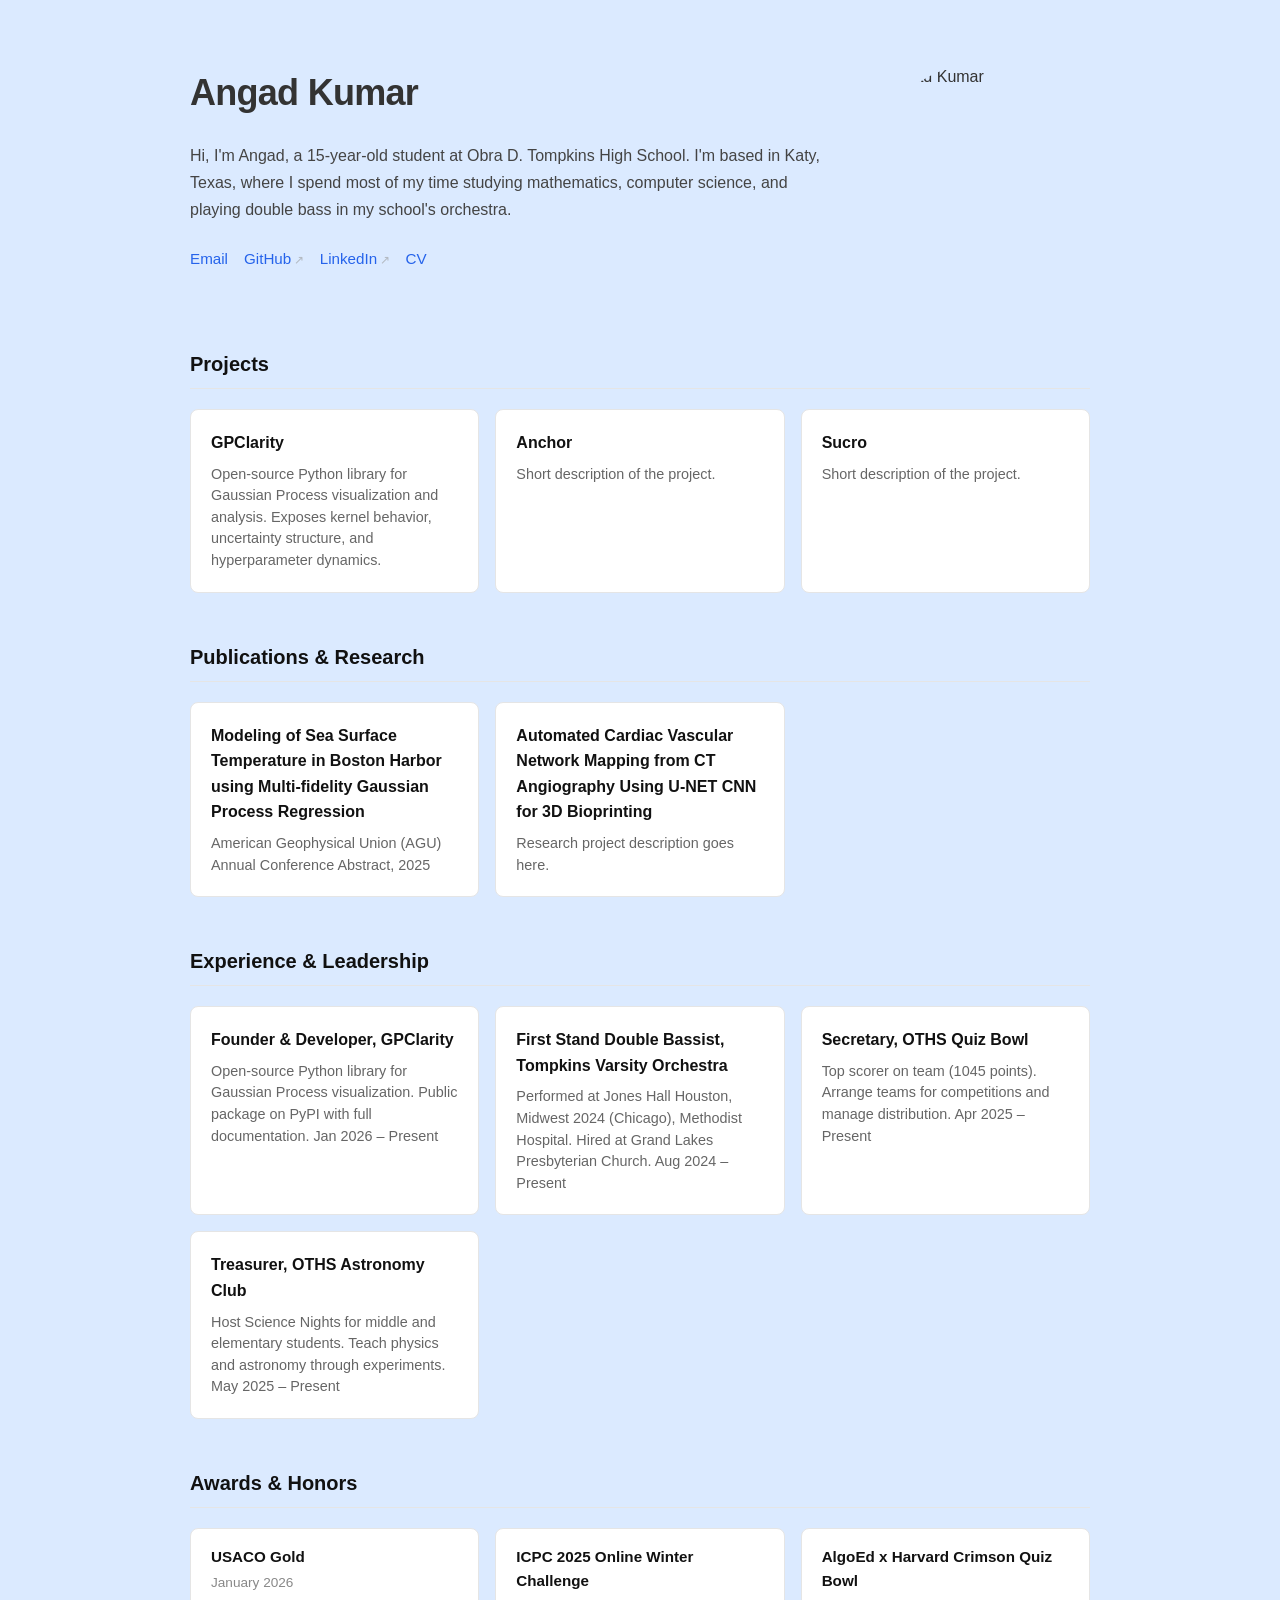
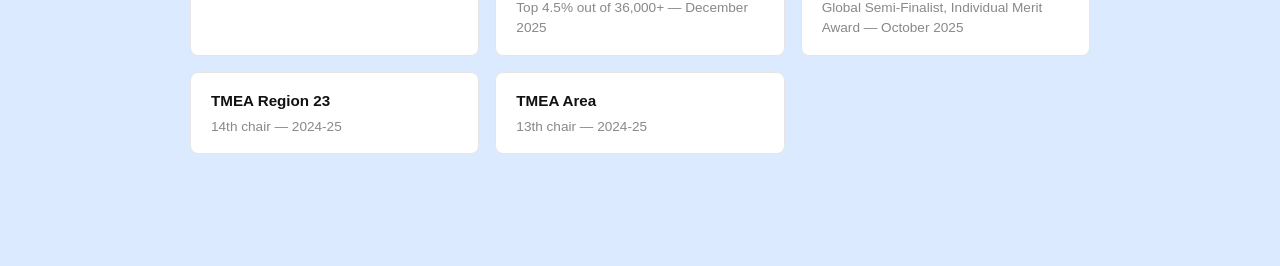
==== commit 4bbf8099: "external link properly added" ====
--- a/index.html
+++ b/index.html
@@ -16,7 +16,7 @@
                     <a href="mailto:angadkumar16ak@gmail.com">Email</a>
                     <a href="https://github.com/AngadKumar16" target="_blank" rel="noopener noreferrer">GitHub</a>
                     <a href="https://www.linkedin.com/in/angad-kumarcs/" target="_blank" rel="noopener noreferrer">LinkedIn</a>
-                    <a href="cv.pdf" target="_blank">CV</a>
+                    <a href="cv.pdf">CV</a>
                 </nav>
             </div>
             <img src="profile.jpg" alt="Angad Kumar" class="photo">
--- a/style.css
+++ b/style.css
@@ -8,7 +8,7 @@
     font-family: -apple-system, BlinkMacSystemFont, 'Segoe UI', Roboto, sans-serif;
     line-height: 1.6;
     color: #333;
-    background: #B7C9E2;
+    background: #dbeaff;
     padding: 4rem 2rem;
 }
 
@@ -185,7 +185,38 @@
 .figure.wide {
     margin-top: 1.5rem;
 }
-/* Responsive */
+
+/* ============================================
+   EXTERNAL LINK INDICATORS
+   ============================================ */
+
+/* Fix: Handle URLs with trailing spaces using *= (contains) instead of exact match */
+.links a[href*="github.com"]::after,
+.links a[href*="linkedin.com"]::after {
+    content: " ↗";
+    font-size: 0.8em;
+    opacity: 0.6;
+    margin-left: 0.2em;
+    display: inline-block;
+    transition: transform 0.2s, opacity 0.2s;
+}
+
+.links a[href*="github.com"]:hover::after,
+.links a[href*="linkedin.com"]:hover::after {
+    opacity: 1;
+    transform: translate(1px, -1px);
+}
+
+/* CV is local PDF - no external indicator */
+.links a[href="cv.pdf"]::after,
+.links a[href*="cv.pdf"]::after {
+    content: none;
+}
+
+/* Email - no indicator */
+.links a[href^="mailto:"]::after {
+    content: none;
+}/* Responsive */
 @media (max-width: 700px) {
     body {
         padding: 2rem 1.5rem;
